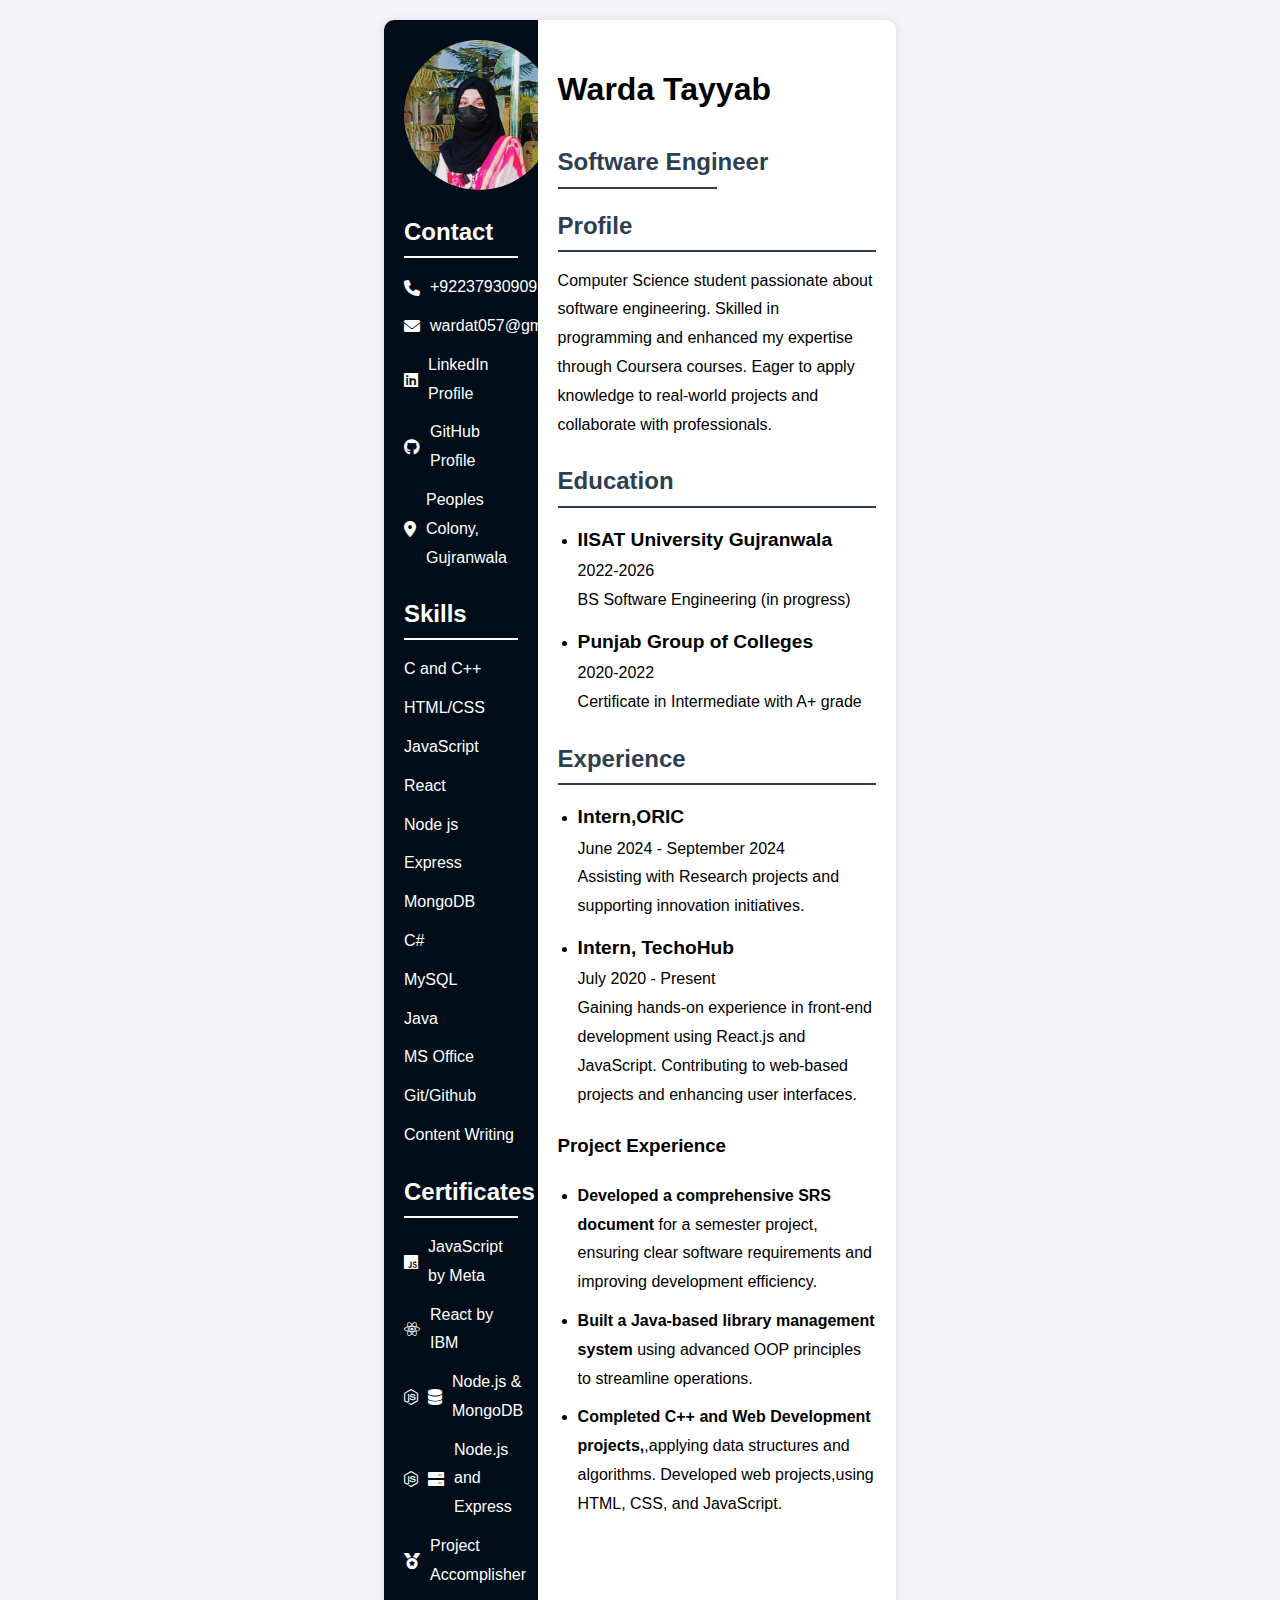
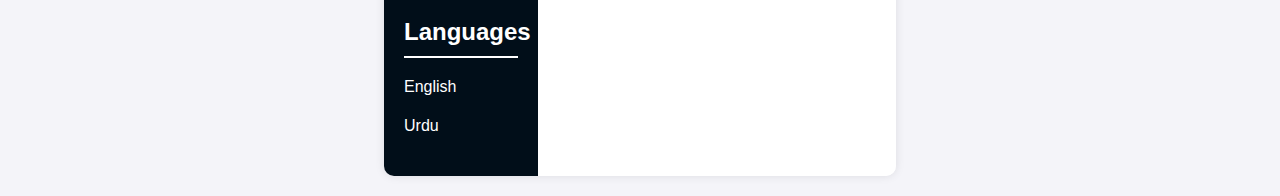
==== index.html @ fad0ca99 "Update index.html" ====
<!DOCTYPE html>
<html lang="en">
<head>
    <meta charset="UTF-8">
    <meta name="viewport" content="width=device-width, initial-scale=1.0">
    <title>Curriculum Vitae</title>
    <link rel="stylesheet" href="https://cdnjs.cloudflare.com/ajax/libs/font-awesome/6.0.0-beta3/css/all.min.css">
    <link rel="stylesheet" href="style.css">
</head>
<body>
    <div class="cv-container">
        <div class="sidebar">
            <img src="pic.jpg" alt="Profile Picture">
            <div>
                <h2>Contact</h2>
                <ul>
                    <li><i class="fas fa-phone"></i> +92237930909</li>
                    <li><i class="fas fa-envelope"></i> wardat057@gmail.com</li>
                    <li><i class="fab fa-linkedin"></i> <a href="https://www.linkedin.com/in/warda-tayyab" target="_blank">LinkedIn Profile</a></li>
                    <li><i class="fab fa-github"></i> <a href="https://github.com/Warda-Tayyab" target="_blank">GitHub Profile</a></li>
                    <li><i class="fas fa-map-marker-alt"></i> Peoples Colony, Gujranwala</li>
                </ul>
            </div>
            <div>
                <h2>Skills</h2>
                <ul>
                    <li>C and C++</li>
                    <li>HTML/CSS</li>
                    <li>JavaScript</li>
                    <li>React </li>
                     <li>Node js </li>
                    <li>Express </li>
                    <li>MongoDB</li>
                    <li>C#</li>
                    <li>MySQL</li>
                    <li>Java</li>
                    <li>MS Office</li>
                    <li>Git/Github</li>
                    <li>Content Writing</li>
                </ul>
            </div>
            <div>
                <h2>Certificates</h2>
                <ul>
                   <li ><i class="fa-brands fa-js"></i> <a href="https://cour sera.org/ver ify/3TAL3ZSH4TGE" target="_blank"> JavaScript by Meta</a></li>
                    <li><i class="fa-brands fa-react"></i><a href="https://cour sera.org/ver ify/3TAL3ZSH4TGE" target="_blank"> React by IBM</a></li>
                    <li><i class="fab fa-node-js"></i><i class="fas fa-database"></i><a href="https://coursera.org/verify/AKFSZ1CNQYZL" target="_blank"> Node.js & MongoDB</a></li>
                     <li><i class="fab fa-node-js"></i><i class="fas fa-server"></i><a href="https://coursera.org/verify/GEFYTVDWQ6LU" target="_blank"> Node.js and Express</a></li>

                    <li><i class="fas fa-medal"></i><a href="https://project-accomplishment.netlify.app/" target="_blank"> Project Accomplisher</a></li>

                   
                </ul>
            </div>
            <div>
                <h2>Languages</h2>
                <ul>
                    <li>English</li>
                    <li>Urdu</li>
                </ul>
            </div>
        </div>
        <div class="main">
            <h1>Warda Tayyab</h1>
            <h2 id="head">Software Engineer</h2>
            <h2>Profile</h2>
<p>Computer Science student passionate about software engineering. Skilled in programming and enhanced my expertise through Coursera courses. Eager to apply knowledge to real-world projects and collaborate with professionals.</p>            
            <h2>Education</h2>
            <ul>
                <li class="education-item">
                    <strong><span>IISAT University Gujranwala</span></strong>
                    <span>2022-2026</span>
                    <span>BS Software Engineering (in progress)</span>
                </li>
                <li class="education-item">
                    <strong><span>Punjab Group of Colleges</span></strong>
                    <span>2020-2022</span>
                    <span>Certificate in Intermediate with A+ grade</span>
                </li>
               
            </ul>
            
            <h2>Experience</h2>
            <ol>
                <ul>
                    <li class="education-item">
                        <strong><span>Intern,ORIC</span></strong>
                        <span>June 2024  -  September 2024</span>
                        <span>Assisting with Research projects and supporting innovation initiatives.</span>
                    </li>
                    <li class="education-item">
                        <strong><span>Intern, TechoHub</span></strong>
                        <span>July 2020  -  Present</span>
                        <span>Gaining hands-on experience in front-end development using React.js and JavaScript.
                            Contributing to web-based projects and enhancing user interfaces.
                            </span>
                    </li>
                   
                </ul>
                <strong><h3>Project Experience</h3></strong>
                <li class="experience-item"><span class="line">Developed a comprehensive SRS document</span>  for a semester project, ensuring clear software requirements and improving development efficiency.</li>
                <li class="experience-item"><span class="line">Built a Java-based library management system</span> using advanced OOP principles to streamline operations.</li>
                <li class="experience-item"><span class="line"> Completed C++ and Web Development projects,</span>,applying data structures and algorithms. Developed web projects,using HTML, CSS, and JavaScript.
                </li>
            </ol>
            
           
        </div>
    </div>
</body>
</html>
---- style.css ----
body {
    background-color: #f4f4f9;
    font-family: Arial, sans-serif;
    margin: 0;
    padding: 0;
    line-height: 1.8; 
}
.cv-container {
    display: flex;
    flex-direction: row;
    justify-content: center; 
    width: 40%; 
    margin: 20px auto; 
    box-shadow: 0 0 10px rgba(0, 0, 0, 0.1);
    border-radius: 10px;
    overflow: hidden;
}
.sidebar, .main {
    padding: 20px;
    box-sizing: border-box;
}
.sidebar {
    background-color: #010e19;
    color: white;
    width: 30%; 
}
.main {
    background-color: white;
    width: 70%; 
}
.sidebar img {
    display: block;
    border-radius: 50%;
    width: 150px;
    height: 150px;
    margin: 0 auto 20px;
}
.sidebar h2 {
    margin-bottom: 20px;
    position: relative;
}
.sidebar h2:before {
    content: '';
    position: absolute;
    bottom: -5px;
    left: 0;
    width: 100%;
    height: 2px;
    background-color: white;
}
.sidebar ul {
    list-style: none;
    padding: 0;
}
.sidebar ul li {
    margin-bottom: 10px;
    display: flex;
    align-items: center;
}
.sidebar ul li i {
    margin-right: 10px;
    color: white;
}
.sidebar ul li a {
    color: white; 
    text-decoration: none;
}
.sidebar ul li a:hover {
    text-decoration: underline; 
}
.main h1, .main h2 {
    margin-left: 0;
}
.main h2 {
    color: #2c3e50;
    position: relative;
}
.main h2:before {
    content: '';
    position: absolute;
    bottom: -5px;
    left: 0;
    width: 100%;
    height: 2px;
    background-color: #2c3e50;
}
.main h1 + #head:before {
    width: 50%;
}
.main h1 + .main h2 {
    margin-bottom: 40px;
}
.main p, .main ul, .main ol {
    margin-bottom: 20px;
}
.main ul, .main ol {
    list-style: none;
    padding: 0;
}
.main ul li, .main ol li {
    margin-bottom: 10px;
}
.main ul li {
    list-style-type: disc;
    margin-left: 20px;
}
.main ol li {
    list-style-type: disc;
    margin-left: 20px;
}
.education-item {
    margin-bottom: 20px;
}
.education-item span {
    display: block;
}
.education-item strong {
    font-size: 1.2em;
}
.main .experience-item strong {
    font-size: 1.2em;
    
}
span.line {
    font-weight: 790;
}

@media (max-width: 768px) {
    .cv-container {
        flex-direction: column; 
        width: 100%; 
    }
    .sidebar, .main {
        width: 100%; 
    }
}
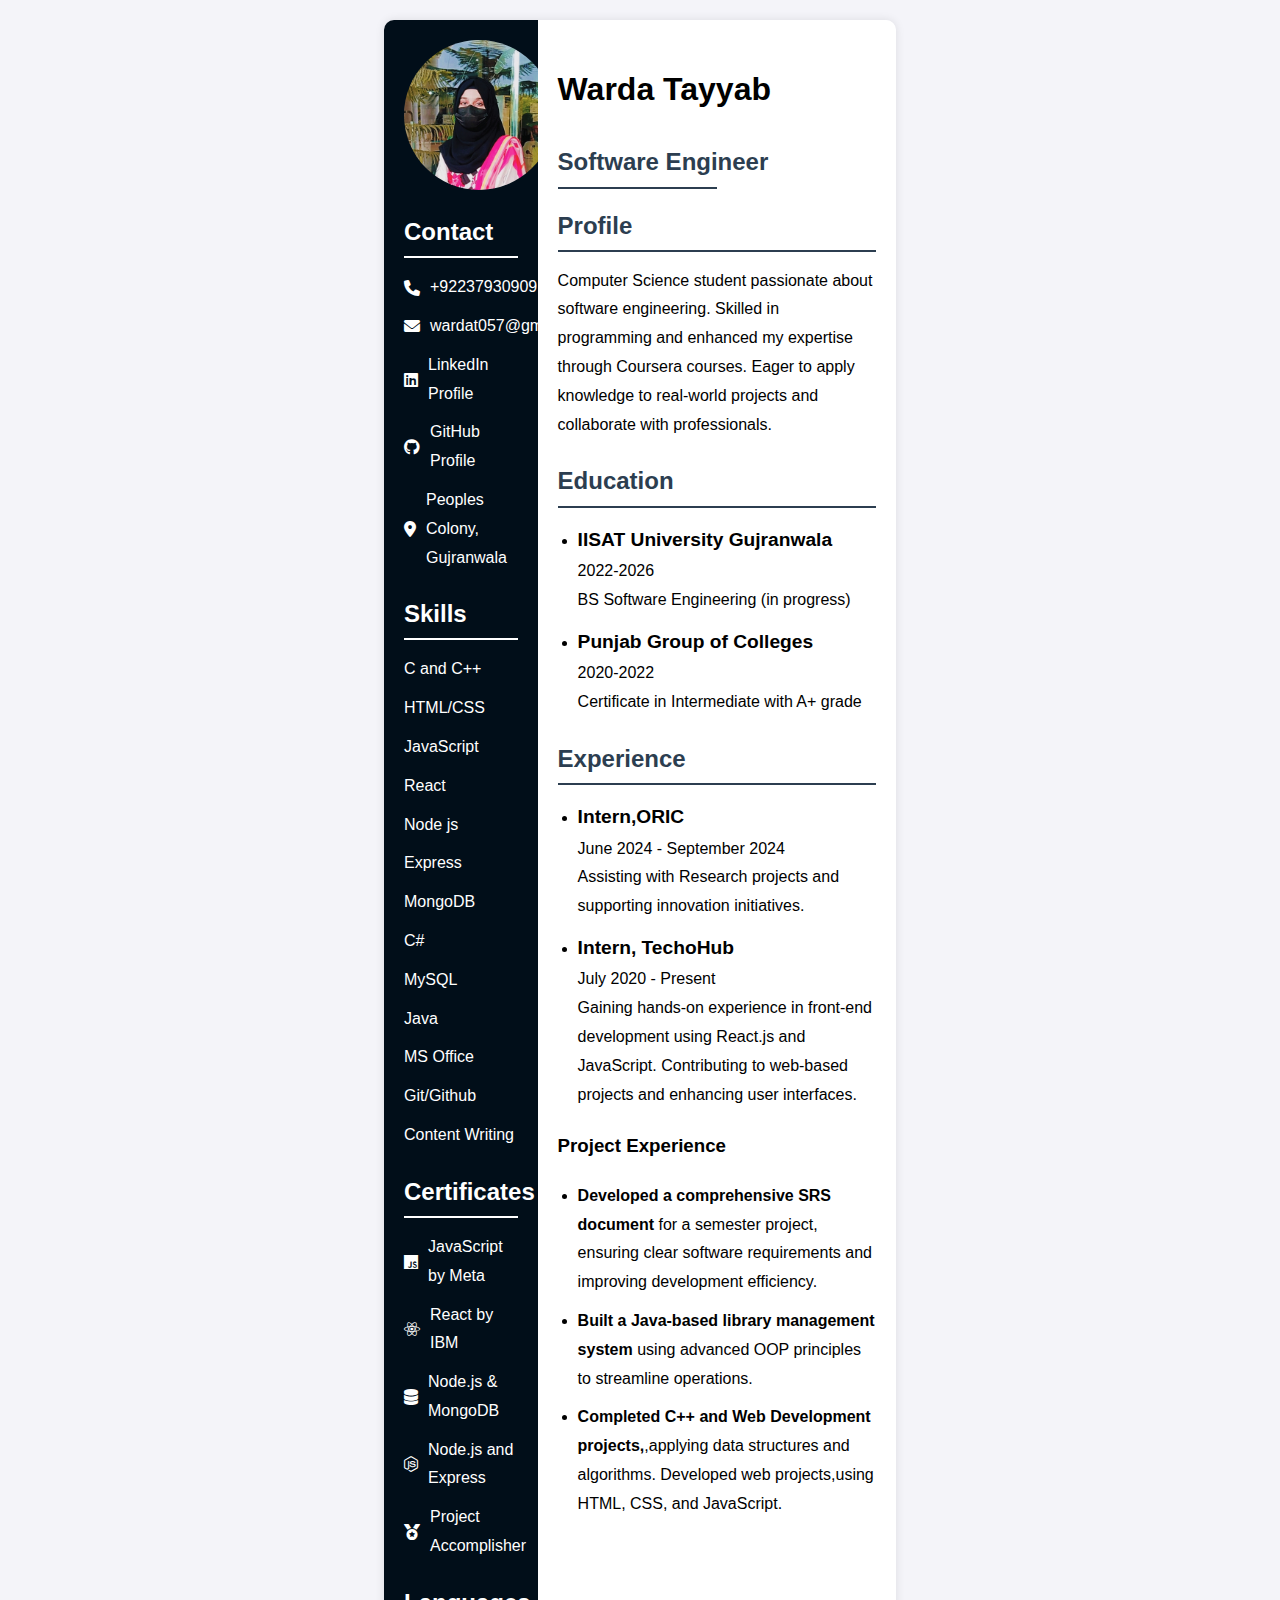
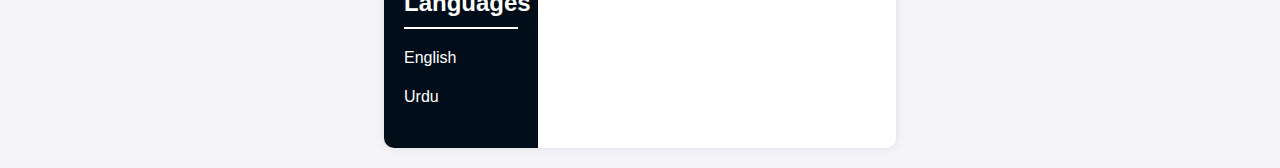
==== commit b4ba0375: "Update index.html" ====
--- a/index.html
+++ b/index.html
@@ -44,8 +44,8 @@
                 <ul>
                    <li ><i class="fa-brands fa-js"></i> <a href="https://cour sera.org/ver ify/3TAL3ZSH4TGE" target="_blank"> JavaScript by Meta</a></li>
                     <li><i class="fa-brands fa-react"></i><a href="https://cour sera.org/ver ify/3TAL3ZSH4TGE" target="_blank"> React by IBM</a></li>
-                    <li><i class="fab fa-node-js"></i><i class="fas fa-database"></i><a href="https://coursera.org/verify/AKFSZ1CNQYZL" target="_blank"> Node.js & MongoDB</a></li>
-                     <li><i class="fab fa-node-js"></i><i class="fas fa-server"></i><a href="https://coursera.org/verify/GEFYTVDWQ6LU" target="_blank"> Node.js and Express</a></li>
+                    <li><i class="fas fa-database"></i><a href="https://coursera.org/verify/AKFSZ1CNQYZL" target="_blank"> Node.js & MongoDB</a></li>
+                     <li><i class="fab fa-node-js"></i><a href="https://coursera.org/verify/GEFYTVDWQ6LU" target="_blank"> Node.js and Express</a></li>
 
                     <li><i class="fas fa-medal"></i><a href="https://project-accomplishment.netlify.app/" target="_blank"> Project Accomplisher</a></li>
 
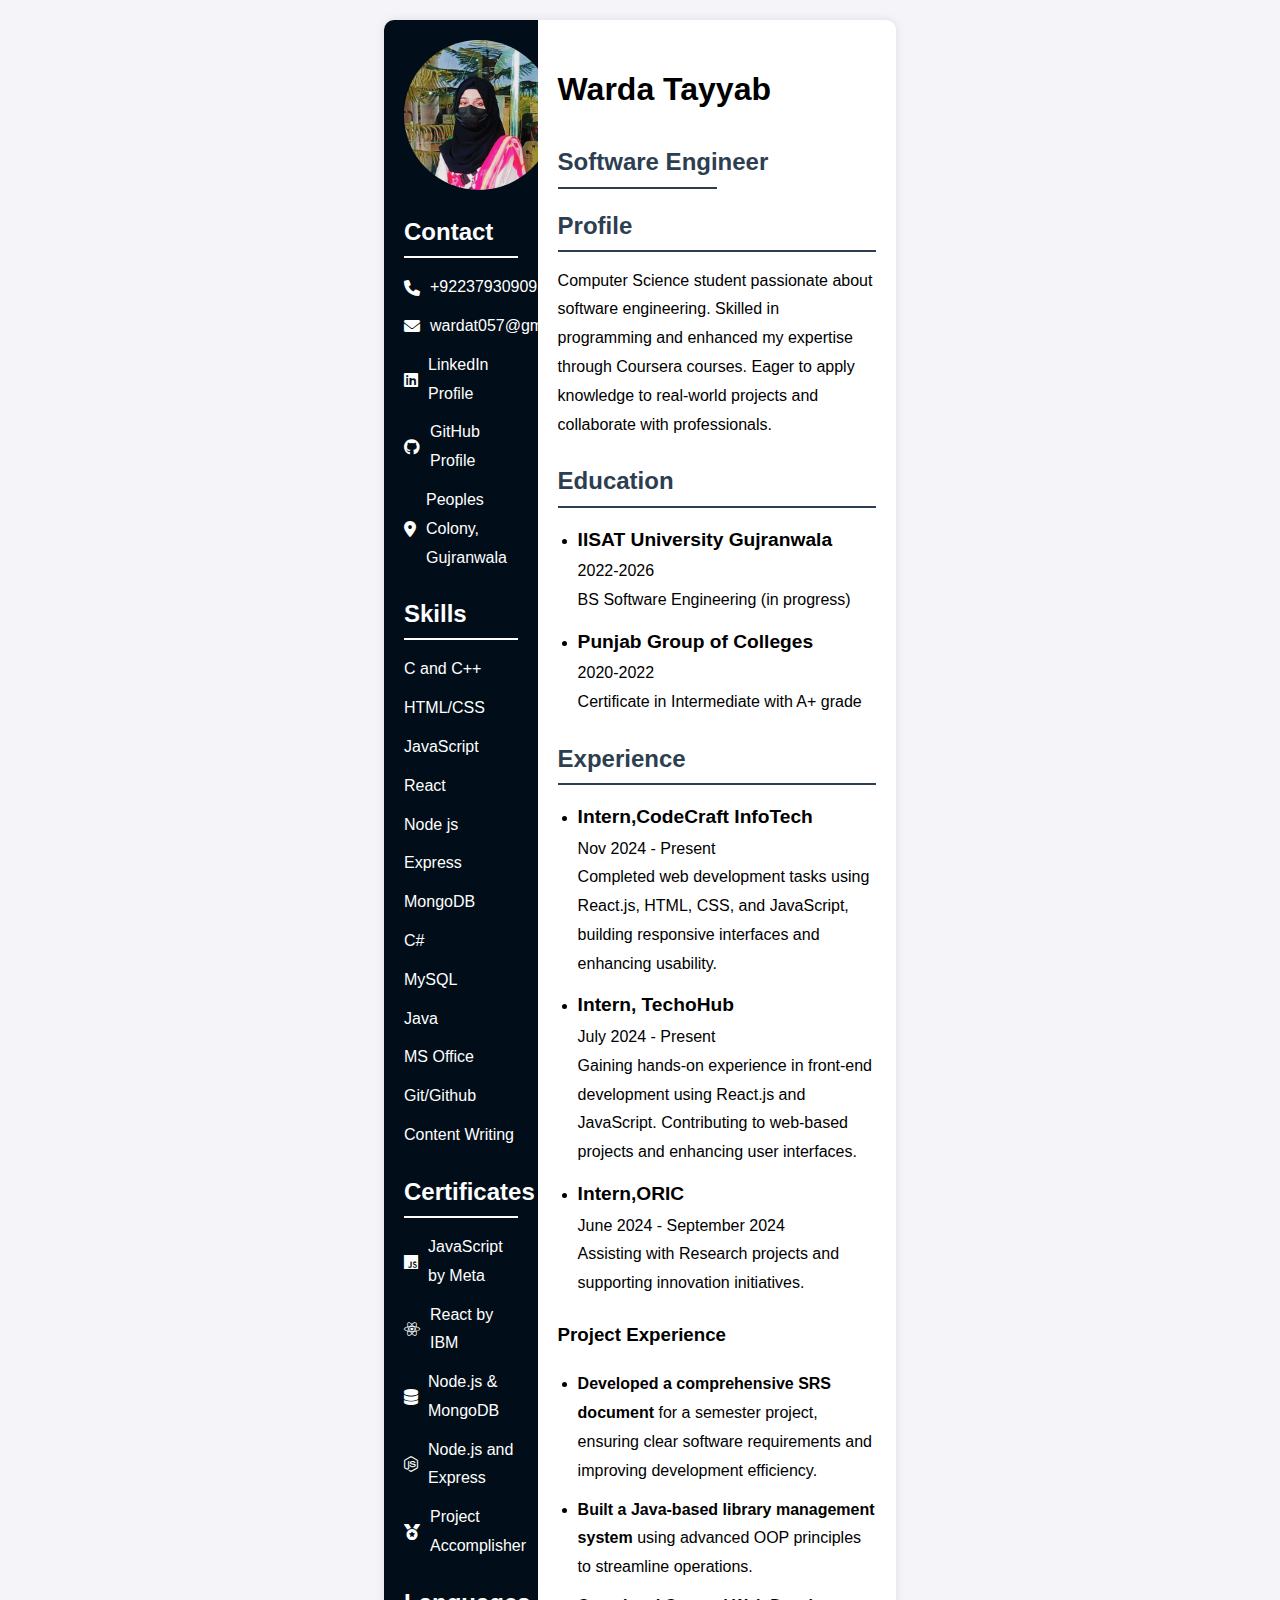
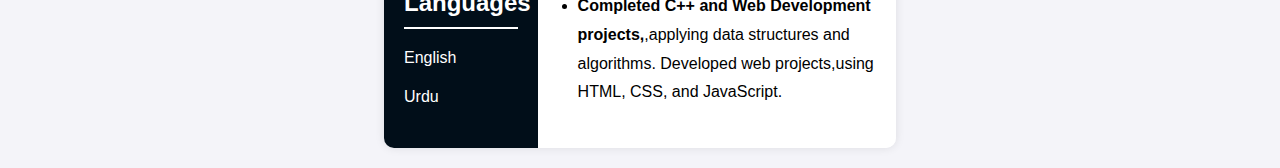
==== commit 1dc0408f: "Update index.html" ====
--- a/index.html
+++ b/index.html
@@ -42,8 +42,8 @@
             <div>
                 <h2>Certificates</h2>
                 <ul>
-                   <li ><i class="fa-brands fa-js"></i> <a href="https://cour sera.org/ver ify/3TAL3ZSH4TGE" target="_blank"> JavaScript by Meta</a></li>
-                    <li><i class="fa-brands fa-react"></i><a href="https://cour sera.org/ver ify/3TAL3ZSH4TGE" target="_blank"> React by IBM</a></li>
+                   <li ><i class="fa-brands fa-js"></i> <a href="https://coursera.org/verify/3TAL3ZSH4TGE" target="_blank"> JavaScript by Meta</a></li>
+                    <li><i class="fa-brands fa-react"></i><a href="https://coursera.org/verify/3TAL3ZSH4TGE" target="_blank"> React by IBM</a></li>
                     <li><i class="fas fa-database"></i><a href="https://coursera.org/verify/AKFSZ1CNQYZL" target="_blank"> Node.js & MongoDB</a></li>
                      <li><i class="fab fa-node-js"></i><a href="https://coursera.org/verify/GEFYTVDWQ6LU" target="_blank"> Node.js and Express</a></li>
 
@@ -84,17 +84,25 @@
             <ol>
                 <ul>
                     <li class="education-item">
+                        <strong><span>Intern,CodeCraft InfoTech</span></strong>
+                        <span>Nov 2024  -  Present</span>
+                        <span>Completed web development tasks using React.js, HTML, CSS, and JavaScript, building responsive interfaces and enhancing usability.
+                        </span>
+                    </li>
+                    <li class="education-item">
+                        <strong><span>Intern, TechoHub</span></strong>
+                        <span>July 2024  -  Present</span>
+                        <span>Gaining hands-on experience in front-end development using React.js and JavaScript.
+                            Contributing to web-based projects and enhancing user interfaces.
+                            </span>
+                    </li>
+                   
+                    <li class="education-item">
                         <strong><span>Intern,ORIC</span></strong>
                         <span>June 2024  -  September 2024</span>
                         <span>Assisting with Research projects and supporting innovation initiatives.</span>
                     </li>
-                    <li class="education-item">
-                        <strong><span>Intern, TechoHub</span></strong>
-                        <span>July 2020  -  Present</span>
-                        <span>Gaining hands-on experience in front-end development using React.js and JavaScript.
-                            Contributing to web-based projects and enhancing user interfaces.
-                            </span>
-                    </li>
+                   
                    
                 </ul>
                 <strong><h3>Project Experience</h3></strong>
--- a/style.css
+++ b/style.css
@@ -3,31 +3,36 @@
     font-family: Arial, sans-serif;
     margin: 0;
     padding: 0;
-    line-height: 1.8; 
+    line-height: 1.8;
 }
+
 .cv-container {
     display: flex;
     flex-direction: row;
-    justify-content: center; 
-    width: 40%; 
-    margin: 20px auto; 
+    justify-content: center;
+    width: 40%;
+    margin: 20px auto;
     box-shadow: 0 0 10px rgba(0, 0, 0, 0.1);
     border-radius: 10px;
     overflow: hidden;
 }
+
 .sidebar, .main {
     padding: 20px;
     box-sizing: border-box;
 }
+
 .sidebar {
     background-color: #010e19;
     color: white;
-    width: 30%; 
+    width: 30%;
 }
+
 .main {
     background-color: white;
-    width: 70%; 
+    width: 70%;
 }
+
 .sidebar img {
     display: block;
     border-radius: 50%;
@@ -35,10 +40,12 @@
     height: 150px;
     margin: 0 auto 20px;
 }
+
 .sidebar h2 {
     margin-bottom: 20px;
     position: relative;
 }
+
 .sidebar h2:before {
     content: '';
     position: absolute;
@@ -48,33 +55,41 @@
     height: 2px;
     background-color: white;
 }
+
 .sidebar ul {
     list-style: none;
     padding: 0;
 }
+
 .sidebar ul li {
     margin-bottom: 10px;
     display: flex;
     align-items: center;
 }
+
 .sidebar ul li i {
     margin-right: 10px;
     color: white;
 }
+
 .sidebar ul li a {
-    color: white; 
+    color: white;
     text-decoration: none;
 }
+
 .sidebar ul li a:hover {
-    text-decoration: underline; 
+    text-decoration: underline;
 }
+
 .main h1, .main h2 {
     margin-left: 0;
 }
+
 .main h2 {
     color: #2c3e50;
     position: relative;
 }
+
 .main h2:before {
     content: '';
     position: absolute;
@@ -84,53 +99,96 @@
     height: 2px;
     background-color: #2c3e50;
 }
+
 .main h1 + #head:before {
     width: 50%;
 }
+
 .main h1 + .main h2 {
     margin-bottom: 40px;
 }
+
 .main p, .main ul, .main ol {
     margin-bottom: 20px;
 }
+
 .main ul, .main ol {
     list-style: none;
     padding: 0;
 }
+
 .main ul li, .main ol li {
     margin-bottom: 10px;
 }
+
 .main ul li {
     list-style-type: disc;
     margin-left: 20px;
 }
+
 .main ol li {
     list-style-type: disc;
     margin-left: 20px;
 }
+
 .education-item {
     margin-bottom: 20px;
 }
+
 .education-item span {
     display: block;
 }
+
 .education-item strong {
     font-size: 1.2em;
 }
+
 .main .experience-item strong {
     font-size: 1.2em;
-    
 }
+
 span.line {
     font-weight: 790;
 }
 
+/* Medium Devices (Tablets and small laptops) */
 @media (max-width: 768px) {
     .cv-container {
-        flex-direction: column; 
-        width: 100%; 
+        flex-direction: column;
+        width: 90%;
     }
     .sidebar, .main {
-        width: 100%; 
+        width: 100%;
     }
 }
+
+/* Small Devices (Smartphones) */
+@media (max-width: 480px) {
+    .cv-container {
+        width: 100%;
+        margin: 10px auto;
+        box-shadow: none;
+        border-radius: 0;
+    }
+    .sidebar img {
+        width: 100px;
+        height: 100px;
+    }
+    .sidebar {
+        padding: 15px;
+        text-align: center;
+    }
+    .sidebar h2 {
+        font-size: 1.5em;
+    }
+    .main h1, .main h2 {
+        font-size: 1.2em;
+        margin-bottom: 20px;
+    }
+    .main p, .main ul li, .main ol li {
+        font-size: 0.9em;
+    }
+    .education-item strong {
+        font-size: 1em;
+    }
+}
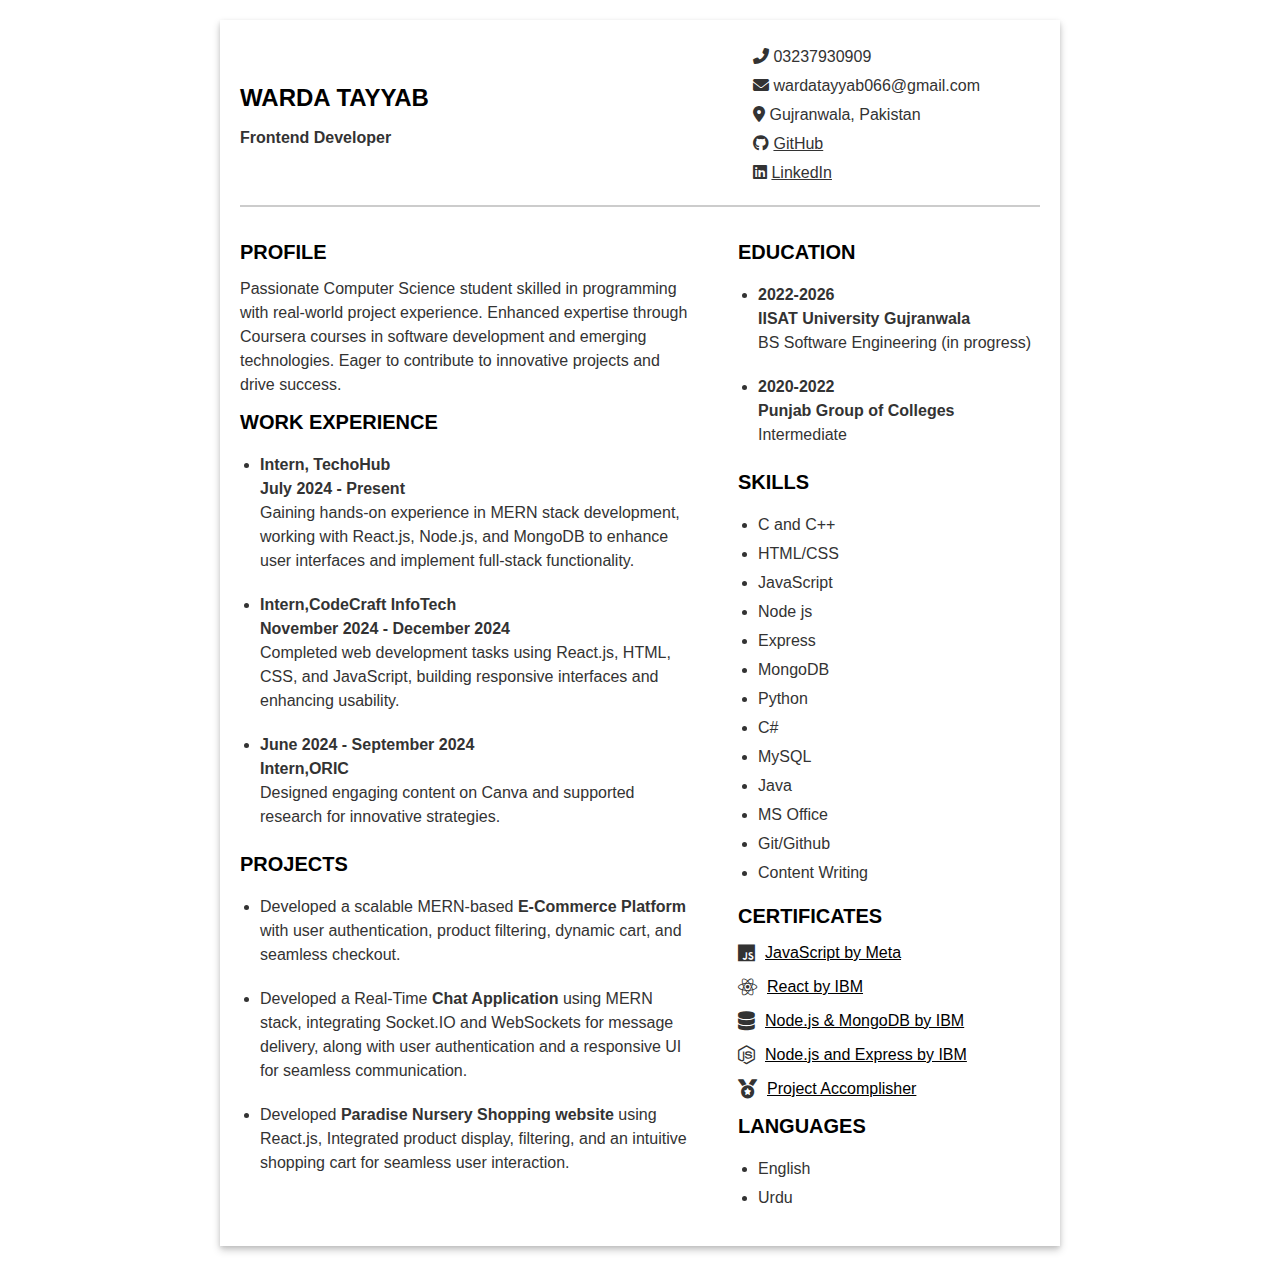
==== commit 6d8cbaa9: "Update index.html" ====
--- a/index.html
+++ b/index.html
@@ -1,123 +1,152 @@
 <!DOCTYPE html>
 <html lang="en">
 <head>
-    <meta charset="UTF-8">
-    <meta name="viewport" content="width=device-width, initial-scale=1.0">
-    <title>Curriculum Vitae</title>
-    <link rel="stylesheet" href="https://cdnjs.cloudflare.com/ajax/libs/font-awesome/6.0.0-beta3/css/all.min.css">
-    <link rel="stylesheet" href="style.css">
+  <meta charset="UTF-8">
+  <meta name="viewport" content="width=device-width, initial-scale=1.0">
+  <title>Warda Tayyab - CV</title>
+  <link rel="stylesheet" href="https://cdnjs.cloudflare.com/ajax/libs/font-awesome/6.0.0-beta3/css/all.min.css">
+  <link rel="stylesheet" href="style.css">
 </head>
 <body>
-    <div class="cv-container">
-        <div class="sidebar">
-            <img src="pic.jpg" alt="Profile Picture">
-            <div>
-                <h2>Contact</h2>
-                <ul>
-                    <li><i class="fas fa-phone"></i> +92237930909</li>
-                    <li><i class="fas fa-envelope"></i> wardat057@gmail.com</li>
-                    <li><i class="fab fa-linkedin"></i> <a href="https://www.linkedin.com/in/warda-tayyab" target="_blank">LinkedIn Profile</a></li>
-                    <li><i class="fab fa-github"></i> <a href="https://github.com/Warda-Tayyab" target="_blank">GitHub Profile</a></li>
-                    <li><i class="fas fa-map-marker-alt"></i> Peoples Colony, Gujranwala</li>
-                </ul>
-            </div>
-            <div>
-                <h2>Skills</h2>
-                <ul>
-                    <li>C and C++</li>
-                    <li>HTML/CSS</li>
-                    <li>JavaScript</li>
-                    <li>React </li>
-                     <li>Node js </li>
-                    <li>Express </li>
-                    <li>MongoDB</li>
-                    <li>C#</li>
-                    <li>MySQL</li>
-                    <li>Java</li>
-                    <li>MS Office</li>
-                    <li>Git/Github</li>
-                    <li>Content Writing</li>
-                </ul>
-            </div>
-            <div>
-                <h2>Certificates</h2>
-                <ul>
-                   <li ><i class="fa-brands fa-js"></i> <a href="https://coursera.org/verify/3TAL3ZSH4TGE" target="_blank"> JavaScript by Meta</a></li>
-                    <li><i class="fa-brands fa-react"></i><a href="https://coursera.org/verify/3TAL3ZSH4TGE" target="_blank"> React by IBM</a></li>
-                    <li><i class="fas fa-database"></i><a href="https://coursera.org/verify/AKFSZ1CNQYZL" target="_blank"> Node.js & MongoDB</a></li>
-                     <li><i class="fab fa-node-js"></i><a href="https://coursera.org/verify/GEFYTVDWQ6LU" target="_blank"> Node.js and Express</a></li>
+  <div class="container">
+    <header>
+      <div class="header">
+        <div class="name-section">
+          <h1>WARDA TAYYAB</h1>
+          <p class="front">Frontend Developer</p>
+        </div>
+        <div class="contact-section">
+          <p><i class="fas fa-phone-alt"></i> 03237930909</p>
+          <p><i class="fas fa-envelope"></i> wardatayyab066@gmail.com</p>
+          <p><i class="fas fa-map-marker-alt"></i> Gujranwala, Pakistan</p>
+          <p><i class="fab fa-github"></i> <a href="https://github.com/Warda-Tayyab" target="_blank">GitHub</a></p>
+          <p><i class="fab fa-linkedin"></i> <a href="https://www.linkedin.com/in/warda-14853030a/" target="_blank">LinkedIn</a></p>
+        </div>
+      </div>
+    </header>
+    <hr />
+    <main>
+      <section class="two-column">
+        <div class="left">
+          <section class="profile">
+            <h2>PROFILE</h2>
+           <p> Passionate Computer Science student skilled in programming with real-world project experience. Enhanced expertise through Coursera courses in software development and emerging technologies. Eager to contribute to innovative projects and drive success.
+            </p>
+          </section>
+          <section class="work-experience">
+            <h2>WORK EXPERIENCE</h2>
+            
+              <ul>
+                <li class="education-item">
+                  <strong><span>Intern, TechoHub</span></strong><br>
+                  <strong><span>July 2024  -  Present</span></strong><br>
+                  <span>
+                    Gaining hands-on experience in MERN stack development, working with React.js, Node.js, and MongoDB to enhance user interfaces and implement full-stack functionality.
 
-                    <li><i class="fas fa-medal"></i><a href="https://project-accomplishment.netlify.app/" target="_blank"> Project Accomplisher</a></li>
+                      </span>
+              </li>
+                  <li class="education-item">
+                      <strong><span>Intern,CodeCraft InfoTech</span></strong><br>
+                    
+                      <strong><span>November 2024  -  December 2024</span></strong><br>
 
-                   
-                </ul>
-            </div>
-            <div>
-                <h2>Languages</h2>
-                <ul>
-                    <li>English</li>
-                    <li>Urdu</li>
-                </ul>
-            </div>
+                      <span>
+                        Completed web development tasks using React.js, HTML, CSS, and JavaScript, building responsive interfaces and enhancing usability.
+                      </span>
+                  </li>
+                 
+                 
+                  <li class="education-item">
+                  <strong>  <span>June 2024  -  September 2024</span></strong><br>
+                      <strong><span>Intern,ORIC</span></strong><br>
+                     
+                      <span>
+                      Designed engaging content on Canva and supported research for innovative strategies.
+                      </span>
+                  </li>
+                 
+</ul>
+            <!-- More experiences -->
+          </section>
+          <section class="projects">
+            <h2>PROJECTS</h2>
+            <ul>
+              <li class="experience-item">Developed a scalable MERN-based <strong>E-Commerce Platform</strong> with user authentication, product filtering, dynamic cart, and seamless checkout.
+              </li>
+
+<li class="experience-item">Developed a Real-Time <strong>Chat Application</strong> using MERN stack, integrating Socket.IO and WebSockets for message delivery, along with user authentication and a responsive UI for seamless communication.</li>
+<li class="experience-item">Developed<strong> Paradise Nursery Shopping website</strong> using React.js, Integrated product display, filtering, and an intuitive shopping cart for seamless user interaction.</li>
+            </ul>
+          </section>
         </div>
-        <div class="main">
-            <h1>Warda Tayyab</h1>
-            <h2 id="head">Software Engineer</h2>
-            <h2>Profile</h2>
-<p>Computer Science student passionate about software engineering. Skilled in programming and enhanced my expertise through Coursera courses. Eager to apply knowledge to real-world projects and collaborate with professionals.</p>            
-            <h2>Education</h2>
+        <div class="right">
+          <section class="education">
+            <h2>EDUCATION</h2>
             <ul>
-                <li class="education-item">
-                    <strong><span>IISAT University Gujranwala</span></strong>
-                    <span>2022-2026</span>
-                    <span>BS Software Engineering (in progress)</span>
-                </li>
-                <li class="education-item">
-                    <strong><span>Punjab Group of Colleges</span></strong>
-                    <span>2020-2022</span>
-                    <span>Certificate in Intermediate with A+ grade</span>
-                </li>
-               
+              <li class="education-item">
+                <strong><span>2022-2026</span></strong><br>
+                  <strong><span>IISAT University Gujranwala</span></strong><br>
+                 
+                  <span>BS Software Engineering (in progress)</span>
+              </li>
+              <li class="education-item">
+              <strong>  <span>2020-2022</span></strong><br>
+                  <strong><span>Punjab Group of Colleges</span></strong><br>
+                  
+                  <span>Intermediate</span>
+              </li>
+             
+          </ul>
+          
+          
+
+          </section>
+          <section class="skills">
+            
+              <h2>Skills</h2>
+              <ul>
+                  <li>C and C++</li>
+                  <li>HTML/CSS</li>
+                  <li>JavaScript</li>
+                  <li>Node js </li>
+                  <li>Express </li>
+                  <li>MongoDB</li>
+                  <li>Python</li>
+                  <li>C#</li>
+                  <li>MySQL</li>
+                  <li>Java</li>
+                  <li>MS Office</li>
+                  <li>Git/Github</li>
+                  <li>Content Writing</li>
+              </ul>
+
+              <!-- More skills -->
             </ul>
-            
-            <h2>Experience</h2>
-            <ol>
-                <ul>
-                    <li class="education-item">
-                        <strong><span>Intern,CodeCraft InfoTech</span></strong>
-                        <span>Nov 2024  -  Present</span>
-                        <span>Completed web development tasks using React.js, HTML, CSS, and JavaScript, building responsive interfaces and enhancing usability.
-                        </span>
-                    </li>
-                    <li class="education-item">
-                        <strong><span>Intern, TechoHub</span></strong>
-                        <span>July 2024  -  Present</span>
-                        <span>Gaining hands-on experience in front-end development using React.js and JavaScript.
-                            Contributing to web-based projects and enhancing user interfaces.
-                            </span>
-                    </li>
-                   
-                    <li class="education-item">
-                        <strong><span>Intern,ORIC</span></strong>
-                        <span>June 2024  -  September 2024</span>
-                        <span>Assisting with Research projects and supporting innovation initiatives.</span>
-                    </li>
-                   
-                   
-                </ul>
-                <strong><h3>Project Experience</h3></strong>
-                <li class="experience-item"><span class="line">Developed a comprehensive SRS document</span>  for a semester project, ensuring clear software requirements and improving development efficiency.</li>
-                <li class="experience-item"><span class="line">Built a Java-based library management system</span> using advanced OOP principles to streamline operations.</li>
-                <li class="experience-item"><span class="line"> Completed C++ and Web Development projects,</span>,applying data structures and algorithms. Developed web projects,using HTML, CSS, and JavaScript.
-                </li>
-            </ol>
-            
-           
+          </section>
+          <section class="certificates">
+            <h2>CERTIFICATES</h2>
+            <ul>
+              <li ><i class="fa-brands fa-js"></i> <a href="https://coursera.org/verify/3TAL3ZSH4TGE" target="_blank"> JavaScript by Meta</a></li>
+              <li><i class="fa-brands fa-react"></i><a href="https://coursera.org/verify/3TAL3ZSH4TGE" target="_blank"> React by IBM</a></li>
+              <li><i class="fas fa-database"></i><a href="https://coursera.org/verify/AKFSZ1CNQYZL" target="_blank"> Node.js & MongoDB by IBM</a></li>
+               <li><i class="fab fa-node-js"></i><a href="https://coursera.org/verify/GEFYTVDWQ6LU" target="_blank"> Node.js and Express by IBM</a></li>
+
+              <li><i class="fas fa-medal"></i><a href="https://project-accomplishment.netlify.app/" target="_blank"> Project Accomplisher</a></li>
+
+             
+          </ul>
+
+          </section>
+          <section class="languages">
+            <h2>LANGUAGES</h2>
+            <ul>
+              <li>English</li>
+              <li>Urdu</li>
+            </ul>
+          </section>
         </div>
-    </div>
+      </section>
+    </main>
+  </div>
 </body>
 </html>
-
-
-
-
--- a/style.css
+++ b/style.css
@@ -1,194 +1,223 @@
+/* General font sizes */
 body {
-    background-color: #f4f4f9;
-    font-family: Arial, sans-serif;
-    margin: 0;
-    padding: 0;
-    line-height: 1.8;
-}
-
-.cv-container {
-    display: flex;
-    flex-direction: row;
-    justify-content: center;
-    width: 40%;
-    margin: 20px auto;
-    box-shadow: 0 0 10px rgba(0, 0, 0, 0.1);
-    border-radius: 10px;
-    overflow: hidden;
-}
-
-.sidebar, .main {
-    padding: 20px;
-    box-sizing: border-box;
-}
-
-.sidebar {
-    background-color: #010e19;
-    color: white;
-    width: 30%;
-}
-
-.main {
-    background-color: white;
-    width: 70%;
-}
-
-.sidebar img {
-    display: block;
-    border-radius: 50%;
-    width: 150px;
-    height: 150px;
-    margin: 0 auto 20px;
-}
-
-.sidebar h2 {
-    margin-bottom: 20px;
-    position: relative;
-}
-
-.sidebar h2:before {
-    content: '';
-    position: absolute;
-    bottom: -5px;
-    left: 0;
+  font-family: 'Arial', sans-serif;
+  margin: 0;
+  padding: 0;
+  color: #333;
+  font-size: 16px; /* Base font size for body text */
+  line-height: 1.5;
+}
+
+h1, h2, h3, h4, h5, h6 {
+  font-size: 1.25em; /* Same font size for all headings (default 20px based on body) */
+  color: black;
+  margin: 10px 0;
+  font-weight: bold;
+  text-transform: uppercase;
+}
+
+p, li, span {
+  font-size: 1em; /* Consistent font size for paragraphs, list items, and spans */
+  margin: 5px 0;
+  color: #333;
+}
+
+/* Specific sections */
+.container {
+  margin-top: 20px;
+  max-width: 800px;
+  margin: 20px auto;
+  padding: 20px;
+  box-shadow: 0 4px 8px rgba(0, 0, 0, 0.2), 0 2px 4px rgba(0, 0, 0, 0.1);
+}
+
+header .header {
+  display: flex;
+  justify-content: space-between;
+  align-items: center;
+}
+
+.name-section h1 {
+  font-size: 1.5em; /* Slightly larger for the main heading */
+}
+.front{
+  font-weight:bold;
+}
+.contact-section p {
+  margin-right: 60px;
+  margin-bottom: 0px;
+}
+
+.contact-section a {
+  color: #333;
+}
+
+.contact-section p, .contact-section a {
+  font-size: 1em; /* Match general text size */
+  margin-left: 0px;
+}
+
+hr {
+  border: 1px solid #ccc;
+  margin: 20px 0;
+}
+
+main {
+  display: flex;
+}
+
+.two-column {
+  display: flex;
+  justify-content: space-between;
+  gap: 45px;
+}
+
+.left {
+  width: 60%;
+}
+
+.right {
+  width: 40%;
+}
+
+/* Experience and Education sections */
+.education-item, .experience-item {
+  margin-bottom: 20px;
+}
+
+.education-item span, .education-item p, .experience-item strong {
+  font-size: 1em; /* Match body text size */
+}
+
+span.line {
+  font-weight: 700;
+}
+
+ul {
+  padding-left: 20px;
+}
+
+ul li {
+  margin: 5px 0;
+}
+
+.certificates ul {
+  list-style: none;
+  padding: 0;
+  margin: 0;
+}
+
+.certificates ul li {
+  margin-bottom: 10px;
+  display: flex;
+  align-items: center;
+}
+
+ul li i {
+  margin-right: 10px;
+  font-size: 1.2em; /* Slightly larger for icons */
+}
+
+ul li a {
+  color: black;
+}
+
+ul li a:hover {
+  text-decoration: underline;
+  color: black;
+}
+
+ul li a:focus {
+  outline: none;
+}
+
+/* Responsive Styles */
+@media (max-width: 1024px) {
+  /* For tablet-sized screens */
+  .container {
+    max-width: 700px;
+    padding: 15px;
+    margin: 10px auto;
+  }
+
+  header .header {
+    flex-direction: column;
+    text-align: center;
+  }
+
+  .two-column {
+    flex-direction: column;
+    gap: 20px; /* Adjust gap between the columns */
+  }
+
+  .left, .right {
     width: 100%;
-    height: 2px;
-    background-color: white;
-}
-
-.sidebar ul {
-    list-style: none;
-    padding: 0;
-}
-
-.sidebar ul li {
+  }
+
+  .contact-section p {
+    margin-right: 0;
     margin-bottom: 10px;
-    display: flex;
-    align-items: center;
-}
-
-.sidebar ul li i {
-    margin-right: 10px;
-    color: white;
-}
-
-.sidebar ul li a {
-    color: white;
-    text-decoration: none;
-}
-
-.sidebar ul li a:hover {
-    text-decoration: underline;
-}
-
-.main h1, .main h2 {
-    margin-left: 0;
-}
-
-.main h2 {
-    color: #2c3e50;
-    position: relative;
-}
-
-.main h2:before {
-    content: '';
-    position: absolute;
-    bottom: -5px;
-    left: 0;
-    width: 100%;
-    height: 2px;
-    background-color: #2c3e50;
-}
-
-.main h1 + #head:before {
-    width: 50%;
-}
-
-.main h1 + .main h2 {
-    margin-bottom: 40px;
-}
-
-.main p, .main ul, .main ol {
-    margin-bottom: 20px;
-}
-
-.main ul, .main ol {
-    list-style: none;
-    padding: 0;
-}
-
-.main ul li, .main ol li {
+  }
+}
+
+@media (max-width: 768px) {
+  /* For smaller screens (mobile/tablet) */
+  body {
+    font-size: 14px; /* Adjust base font size */
+  }
+
+  h1, h2, h3, h4, h5, h6 {
+    font-size: 1.1em; /* Adjust heading size */
+  }
+
+  .container {
+    padding: 10px;
+    margin: 10px auto;
+  }
+
+  main {
+    flex-direction: column;
+  }
+
+  .two-column {
+    flex-direction: column;
+    gap: 10px; /* Reduce gap on smaller screens */
+  }
+
+  .left, .right {
+    width: 100%; /* Full width for both columns */
+  }
+
+  .contact-section p {
+    margin-right: 0;
     margin-bottom: 10px;
-}
-
-.main ul li {
-    list-style-type: disc;
-    margin-left: 20px;
-}
-
-.main ol li {
-    list-style-type: disc;
-    margin-left: 20px;
-}
-
-.education-item {
-    margin-bottom: 20px;
-}
-
-.education-item span {
-    display: block;
-}
-
-.education-item strong {
-    font-size: 1.2em;
-}
-
-.main .experience-item strong {
-    font-size: 1.2em;
-}
-
-span.line {
-    font-weight: 790;
-}
-
-/* Medium Devices (Tablets and small laptops) */
-@media (max-width: 768px) {
-    .cv-container {
-        flex-direction: column;
-        width: 90%;
-    }
-    .sidebar, .main {
-        width: 100%;
-    }
-}
-
-/* Small Devices (Smartphones) */
+  }
+}
+
 @media (max-width: 480px) {
-    .cv-container {
-        width: 100%;
-        margin: 10px auto;
-        box-shadow: none;
-        border-radius: 0;
-    }
-    .sidebar img {
-        width: 100px;
-        height: 100px;
-    }
-    .sidebar {
-        padding: 15px;
-        text-align: center;
-    }
-    .sidebar h2 {
-        font-size: 1.5em;
-    }
-    .main h1, .main h2 {
-        font-size: 1.2em;
-        margin-bottom: 20px;
-    }
-    .main p, .main ul li, .main ol li {
-        font-size: 0.9em;
-    }
-    .education-item strong {
-        font-size: 1em;
-    }
-}
+  /* For very small screens (mobile phones) */
+  body {
+    font-size: 12px; /* Reduce font size for smaller screens */
+  }
+
+  h1, h2, h3, h4, h5, h6 {
+    font-size: 1em; /* Further reduce heading size */
+  }
+
+  .container {
+    box-shadow: none; /* Remove shadow for better readability */
+    padding: 10px;
+  }
+
+  .contact-section {
+    text-align: center; /* Center-align contact section */
+  }
+
+  ul li {
+    font-size: 0.9em; /* Reduce list font size */
+  }
+
+  ul li i {
+    font-size: 1em; /* Adjust icon size */
+  }
+}
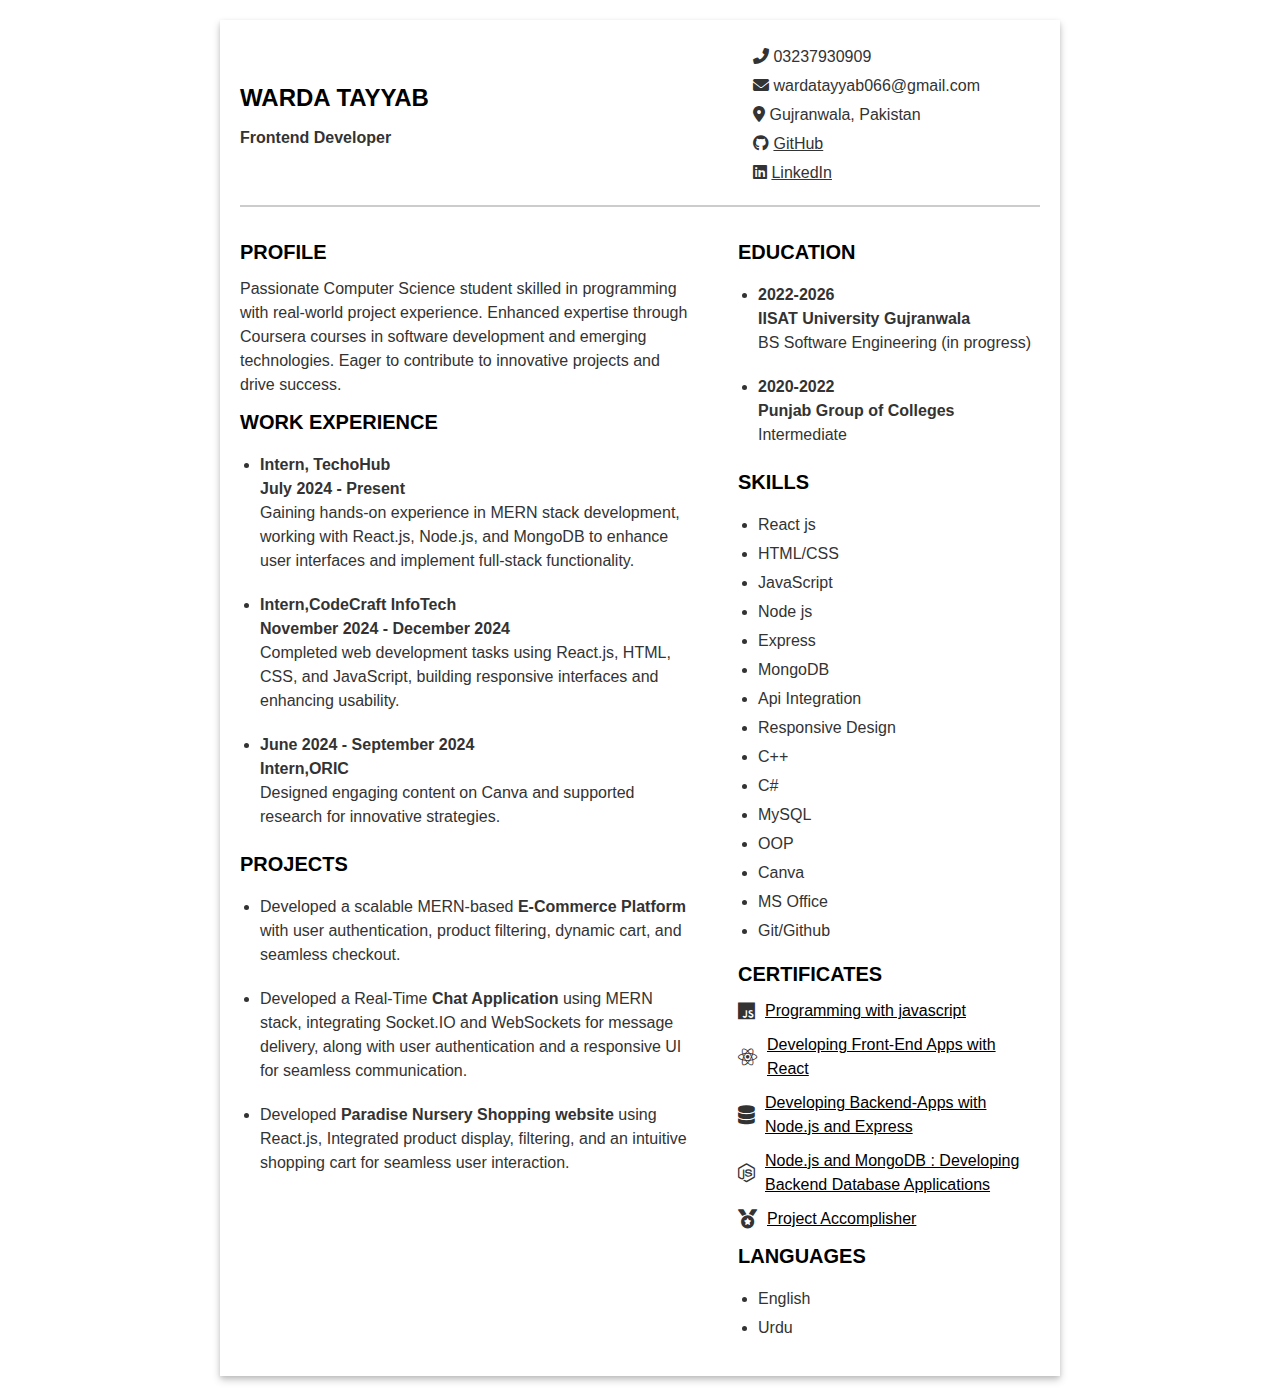
==== commit a6fe2684: "Update index.html" ====
--- a/index.html
+++ b/index.html
@@ -105,19 +105,22 @@
             
               <h2>Skills</h2>
               <ul>
-                  <li>C and C++</li>
+                  <li>React js</li>
                   <li>HTML/CSS</li>
                   <li>JavaScript</li>
                   <li>Node js </li>
                   <li>Express </li>
                   <li>MongoDB</li>
-                  <li>Python</li>
+                  <li>Api Integration</li>
+                  <li>Responsive Design</li>
+                  <li>C++</li>
                   <li>C#</li>
                   <li>MySQL</li>
-                  <li>Java</li>
+                  <li>OOP</li>
+                  <li>Canva</li>
                   <li>MS Office</li>
                   <li>Git/Github</li>
-                  <li>Content Writing</li>
+             
               </ul>
 
               <!-- More skills -->
@@ -126,10 +129,12 @@
           <section class="certificates">
             <h2>CERTIFICATES</h2>
             <ul>
-              <li ><i class="fa-brands fa-js"></i> <a href="https://coursera.org/verify/3TAL3ZSH4TGE" target="_blank"> JavaScript by Meta</a></li>
-              <li><i class="fa-brands fa-react"></i><a href="https://coursera.org/verify/3TAL3ZSH4TGE" target="_blank"> React by IBM</a></li>
-              <li><i class="fas fa-database"></i><a href="https://coursera.org/verify/AKFSZ1CNQYZL" target="_blank"> Node.js & MongoDB by IBM</a></li>
-               <li><i class="fab fa-node-js"></i><a href="https://coursera.org/verify/GEFYTVDWQ6LU" target="_blank"> Node.js and Express by IBM</a></li>
+              <li ><i class="fa-brands fa-js"></i> <a href="https://coursera.org/verify/3TAL3ZSH4TGE" target="_blank"> Programming with javascript </a></li>
+              <li><i class="fa-brands fa-react"></i><a href="https://coursera.org/verify/3TAL3ZSH4TGE" target="_blank">Developing Front-End Apps with React</a></li>
+              <li><i class="fas fa-database"></i><a href="https://coursera.org/verify/AKFSZ1CNQYZL" target="_blank"> Developing Backend-Apps with Node.js
+                and Express </a></li>
+               <li><i class="fab fa-node-js"></i><a href="https://coursera.org/verify/GEFYTVDWQ6LU" target="_blank">Node.js and MongoDB : Developing
+                Backend Database Applications</a></li>
 
               <li><i class="fas fa-medal"></i><a href="https://project-accomplishment.netlify.app/" target="_blank"> Project Accomplisher</a></li>
 
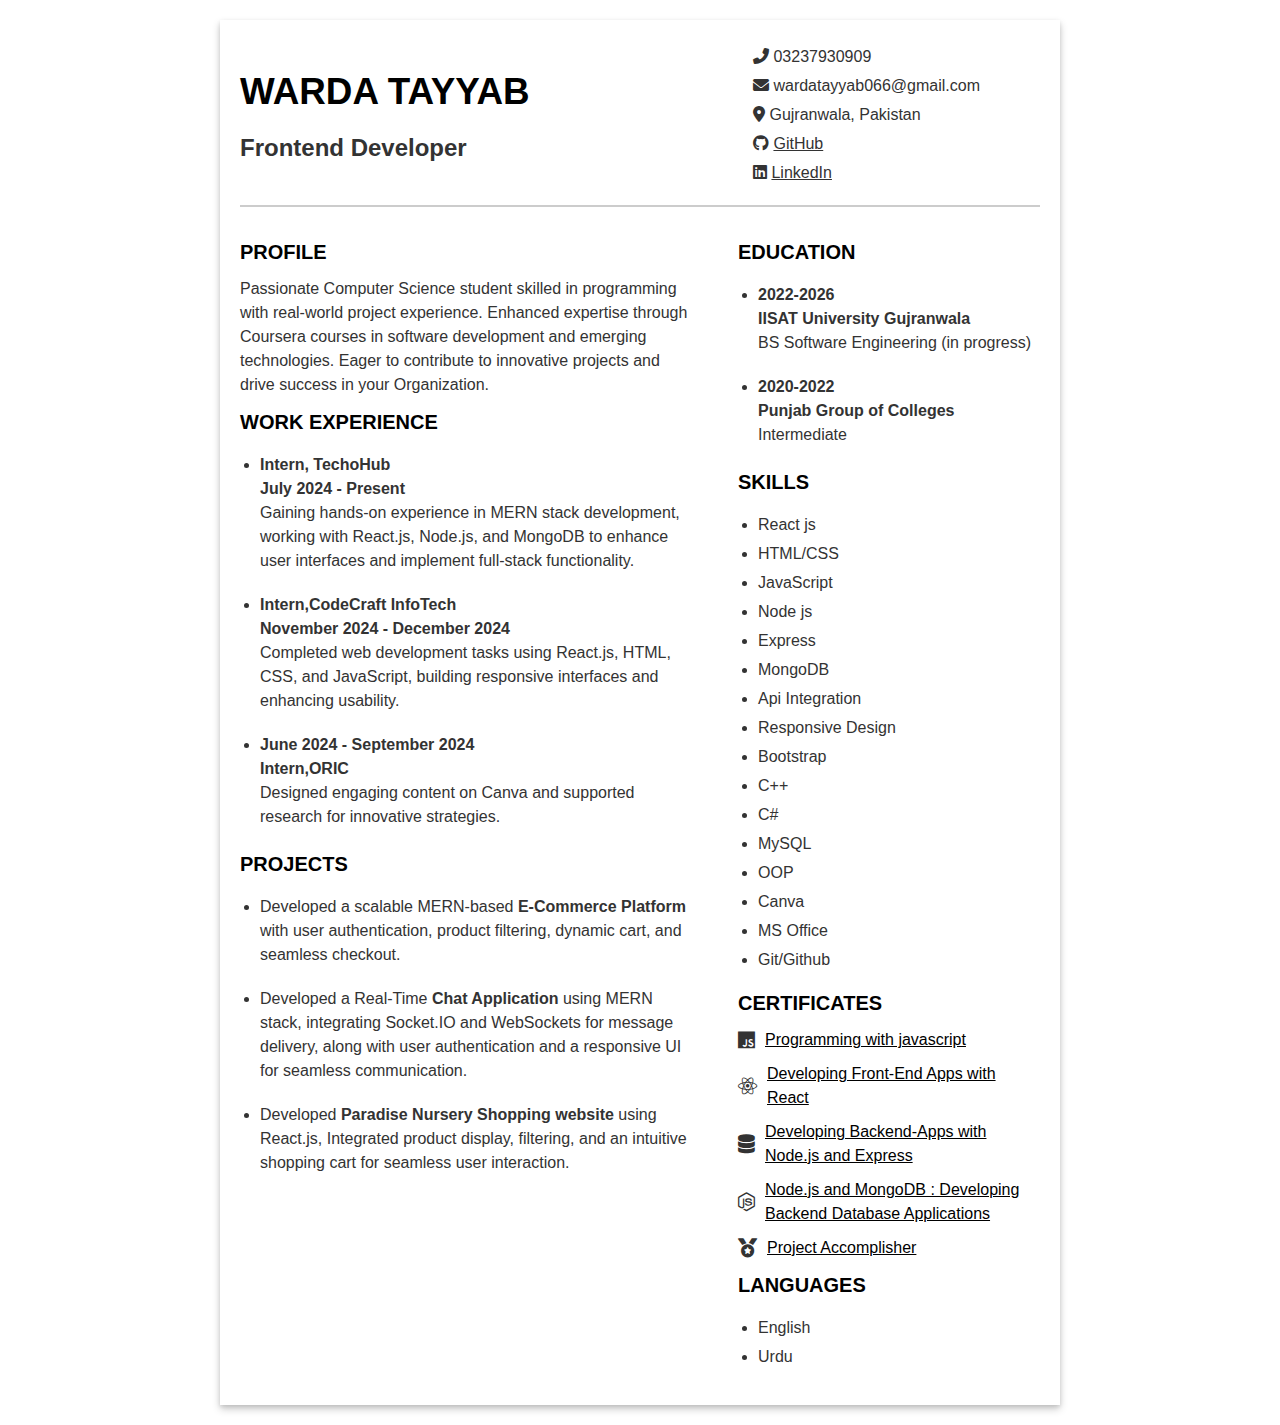
==== commit d04cc05e: "Update index.html" ====
--- a/index.html
+++ b/index.html
@@ -30,7 +30,7 @@
         <div class="left">
           <section class="profile">
             <h2>PROFILE</h2>
-           <p> Passionate Computer Science student skilled in programming with real-world project experience. Enhanced expertise through Coursera courses in software development and emerging technologies. Eager to contribute to innovative projects and drive success.
+           <p> Passionate Computer Science student skilled in programming with real-world project experience. Enhanced expertise through Coursera courses in software development and emerging technologies. Eager to contribute to innovative projects and drive success in your Organization.
             </p>
           </section>
           <section class="work-experience">
@@ -113,6 +113,7 @@
                   <li>MongoDB</li>
                   <li>Api Integration</li>
                   <li>Responsive Design</li>
+                <li>Bootstrap</li>
                   <li>C++</li>
                   <li>C#</li>
                   <li>MySQL</li>
--- a/style.css
+++ b/style.css
@@ -37,10 +37,12 @@
   align-items: center;
 }
 
+
 .name-section h1 {
-  font-size: 1.5em; /* Slightly larger for the main heading */
+  font-size: 2.3em; /* Slightly larger for the main heading */
 }
 .front{
+  font-size: 1.5em;
   font-weight:bold;
 }
 .contact-section p {
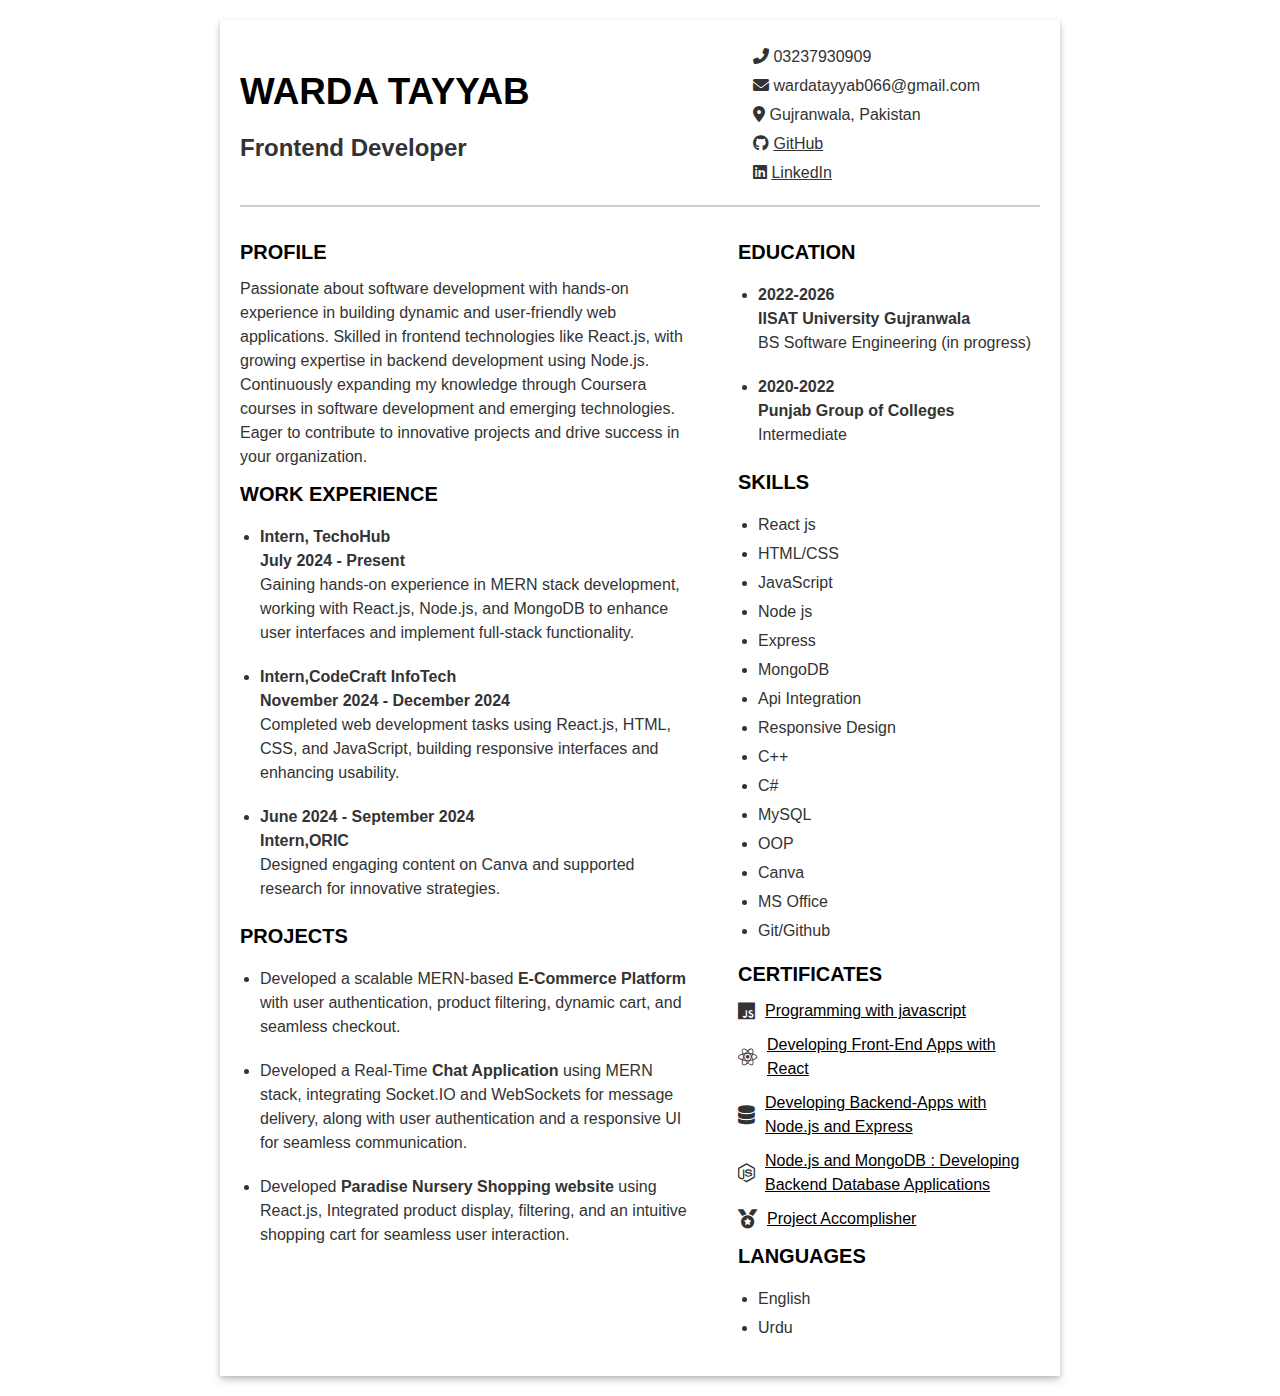
==== commit 6efffbc0: "Update index.html" ====
--- a/index.html
+++ b/index.html
@@ -30,7 +30,8 @@
         <div class="left">
           <section class="profile">
             <h2>PROFILE</h2>
-           <p> Passionate Computer Science student skilled in programming with real-world project experience. Enhanced expertise through Coursera courses in software development and emerging technologies. Eager to contribute to innovative projects and drive success in your Organization.
+          <p>
+            Passionate about software development with hands-on experience in building dynamic and user-friendly web applications. Skilled in frontend technologies like React.js, with growing expertise in backend development using Node.js. Continuously expanding my knowledge through Coursera courses in software development and emerging technologies. Eager to contribute to innovative projects and drive success in your organization.
             </p>
           </section>
           <section class="work-experience">
@@ -113,7 +114,6 @@
                   <li>MongoDB</li>
                   <li>Api Integration</li>
                   <li>Responsive Design</li>
-                <li>Bootstrap</li>
                   <li>C++</li>
                   <li>C#</li>
                   <li>MySQL</li>
